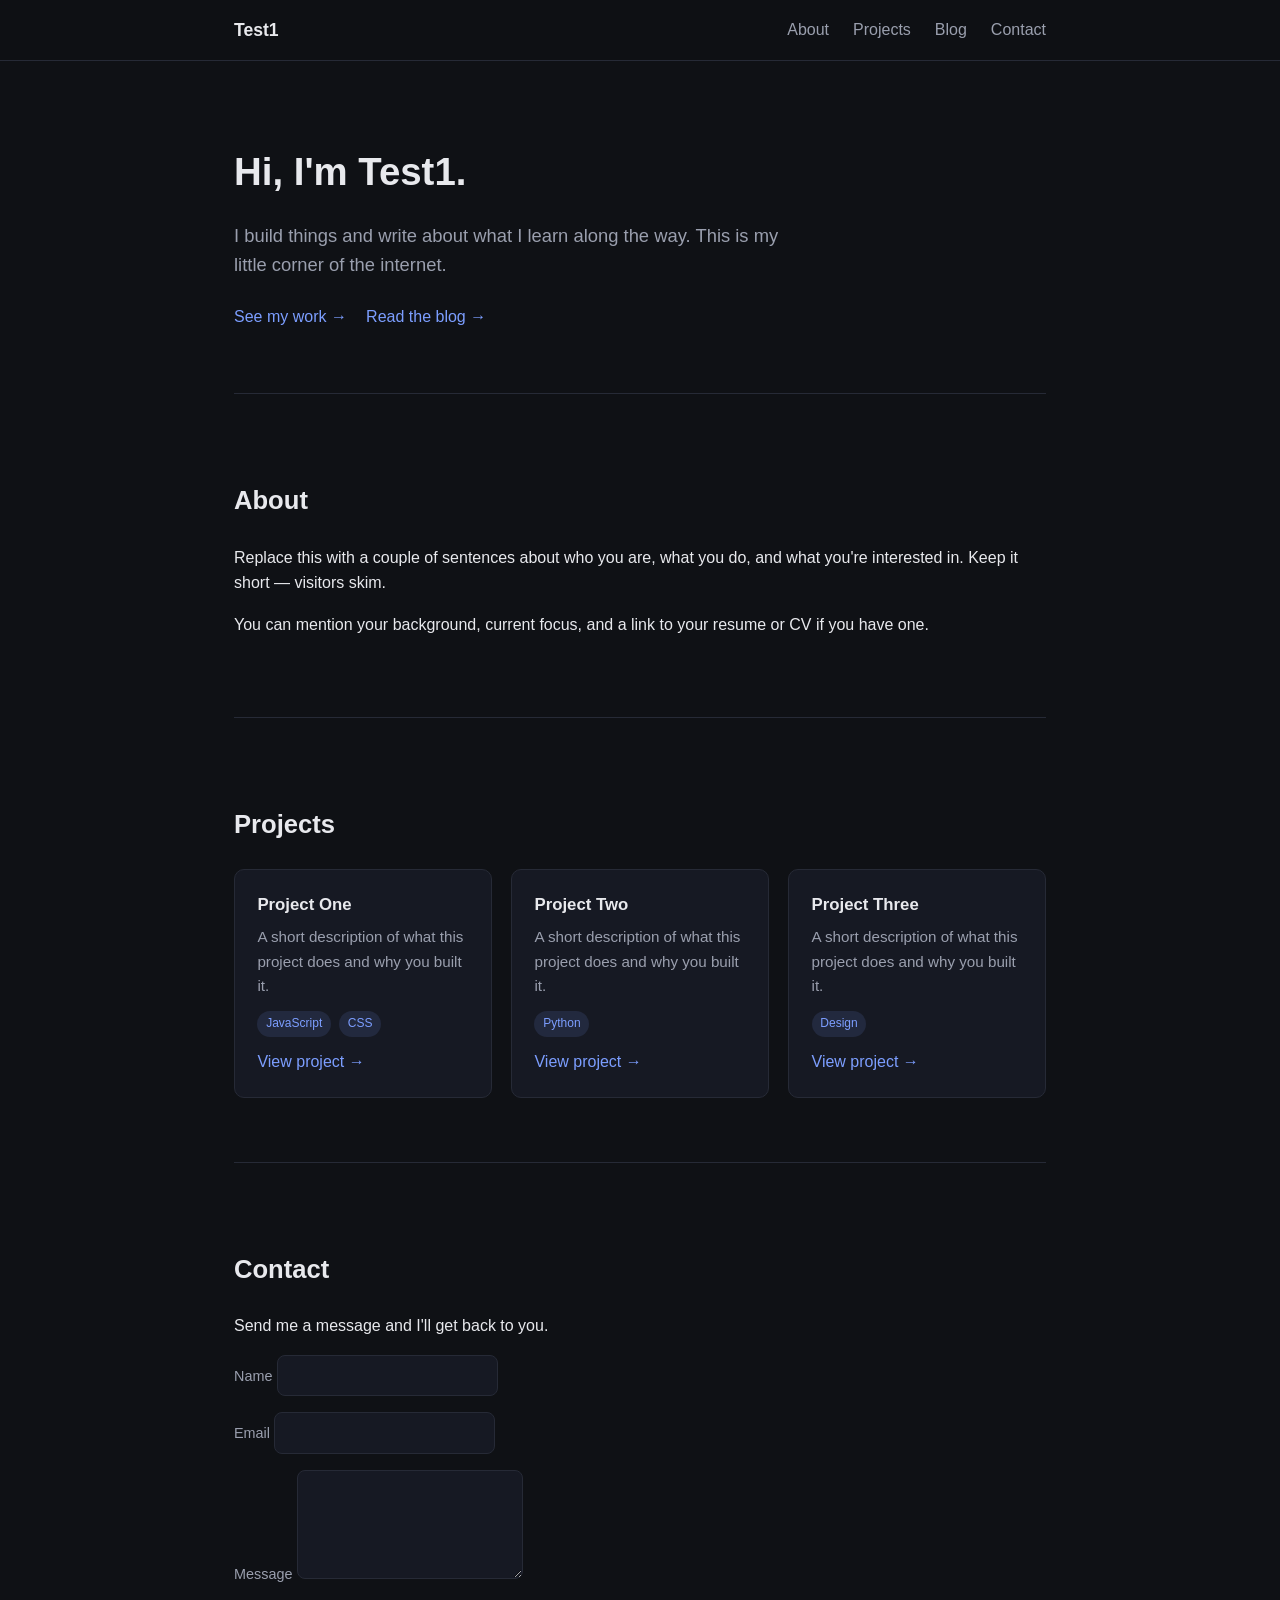
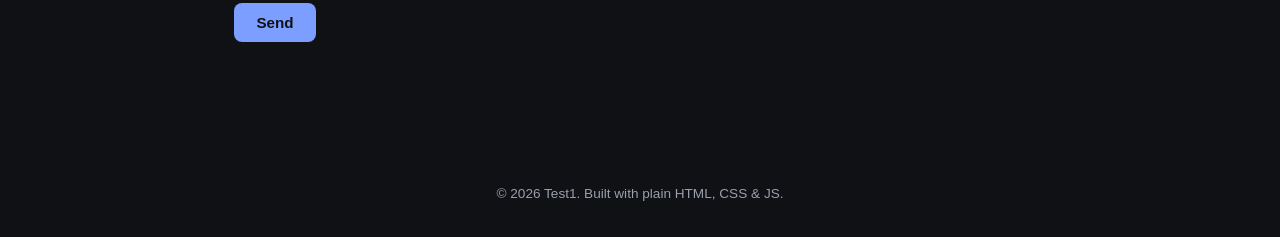
==== index.html @ a1d989a9 "Initial commit: portfolio + blog site" ====
<!DOCTYPE html>
<html lang="en">
<head>
<meta charset="UTF-8">
<meta name="viewport" content="width=device-width, initial-scale=1.0">
<title>Test1</title>
<link rel="stylesheet" href="style.css">
</head>
<body>

<header>
  <nav>
    <a class="brand" href="#top">Test1</a>
    <ul>
      <li><a href="#about">About</a></li>
      <li><a href="#projects">Projects</a></li>
      <li><a href="blog.html">Blog</a></li>
      <li><a href="#contact">Contact</a></li>
    </ul>
  </nav>
</header>

<main id="top">

  <section class="hero">
    <h1>Hi, I'm Test1.</h1>
    <p>I build things and write about what I learn along the way. This is my little corner of the internet.</p>
    <div class="links">
      <a href="#projects">See my work &rarr;</a>
      <a href="blog.html">Read the blog &rarr;</a>
    </div>
  </section>

  <section id="about">
    <h2>About</h2>
    <p>
      Replace this with a couple of sentences about who you are, what you do, and
      what you're interested in. Keep it short — visitors skim.
    </p>
    <p>
      You can mention your background, current focus, and a link to your resume
      or CV if you have one.
    </p>
  </section>

  <section id="projects">
    <h2>Projects</h2>
    <div class="card-grid">
      <div class="card">
        <h3>Project One</h3>
        <p>A short description of what this project does and why you built it.</p>
        <div class="tags">
          <span class="tag">JavaScript</span>
          <span class="tag">CSS</span>
        </div>
        <a href="#">View project &rarr;</a>
      </div>
      <div class="card">
        <h3>Project Two</h3>
        <p>A short description of what this project does and why you built it.</p>
        <div class="tags">
          <span class="tag">Python</span>
        </div>
        <a href="#">View project &rarr;</a>
      </div>
      <div class="card">
        <h3>Project Three</h3>
        <p>A short description of what this project does and why you built it.</p>
        <div class="tags">
          <span class="tag">Design</span>
        </div>
        <a href="#">View project &rarr;</a>
      </div>
    </div>
  </section>

  <section id="contact">
    <h2>Contact</h2>
    <p>Send me a message and I'll get back to you.</p>
    <form id="contact-form">
      <div>
        <label for="name">Name</label>
        <input type="text" id="name" name="name" required>
      </div>
      <div>
        <label for="email">Email</label>
        <input type="email" id="email" name="email" required>
      </div>
      <div>
        <label for="message">Message</label>
        <textarea id="message" name="message" rows="5" required></textarea>
      </div>
      <button type="submit">Send</button>
      <p id="form-status"></p>
    </form>
  </section>

</main>

<footer>
  &copy; 2026 Test1. Built with plain HTML, CSS &amp; JS.
</footer>

<script src="script.js"></script>
</body>
</html>
---- style.css ----
:root {
  --bg: #0f1115;
  --bg-alt: #161923;
  --text: #e8e9ed;
  --text-dim: #9a9fae;
  --accent: #7c9eff;
  --border: #262a36;
  --max-width: 860px;
}

* { box-sizing: border-box; }

html { scroll-behavior: smooth; }

body {
  margin: 0;
  background: var(--bg);
  color: var(--text);
  font-family: -apple-system, BlinkMacSystemFont, "Segoe UI", Roboto, Helvetica, Arial, sans-serif;
  line-height: 1.6;
}

a { color: var(--accent); text-decoration: none; }
a:hover { text-decoration: underline; }

header {
  position: sticky;
  top: 0;
  z-index: 10;
  background: rgba(15, 17, 21, 0.9);
  backdrop-filter: blur(8px);
  border-bottom: 1px solid var(--border);
}

nav {
  max-width: var(--max-width);
  margin: 0 auto;
  display: flex;
  align-items: center;
  justify-content: space-between;
  padding: 1rem 1.5rem;
}

nav .brand {
  font-weight: 700;
  font-size: 1.1rem;
  color: var(--text);
}

nav ul {
  list-style: none;
  display: flex;
  gap: 1.5rem;
  margin: 0;
  padding: 0;
}

nav a {
  color: var(--text-dim);
  font-weight: 500;
}

nav a:hover { color: var(--text); text-decoration: none; }

main {
  max-width: var(--max-width);
  margin: 0 auto;
  padding: 0 1.5rem;
}

section {
  padding: 4rem 0;
  border-bottom: 1px solid var(--border);
}

section:last-of-type { border-bottom: none; }

.hero {
  padding: 5rem 0 4rem;
  text-align: left;
}

.hero h1 {
  font-size: 2.4rem;
  margin: 0 0 0.5rem;
}

.hero p {
  color: var(--text-dim);
  font-size: 1.15rem;
  max-width: 560px;
}

.hero .links {
  margin-top: 1.5rem;
  display: flex;
  gap: 1.2rem;
}

h2 {
  font-size: 1.6rem;
  margin-bottom: 1.5rem;
}

.card-grid {
  display: grid;
  grid-template-columns: repeat(auto-fit, minmax(240px, 1fr));
  gap: 1.2rem;
}

.card {
  background: var(--bg-alt);
  border: 1px solid var(--border);
  border-radius: 10px;
  padding: 1.4rem;
}

.card h3 {
  margin: 0 0 0.4rem;
  font-size: 1.05rem;
}

.card p {
  color: var(--text-dim);
  font-size: 0.95rem;
  margin: 0 0 0.8rem;
}

.card .tags {
  display: flex;
  gap: 0.5rem;
  flex-wrap: wrap;
  margin-bottom: 0.8rem;
}

.tag {
  font-size: 0.75rem;
  color: var(--accent);
  background: rgba(124, 158, 255, 0.12);
  padding: 0.2rem 0.55rem;
  border-radius: 999px;
}

.post-list {
  display: flex;
  flex-direction: column;
  gap: 1.2rem;
}

.post-item {
  padding-bottom: 1.2rem;
  border-bottom: 1px solid var(--border);
}

.post-item:last-child { border-bottom: none; }

.post-item .date {
  color: var(--text-dim);
  font-size: 0.85rem;
}

.post-item h3 {
  margin: 0.2rem 0 0.3rem;
  font-size: 1.15rem;
}

form {
  display: flex;
  flex-direction: column;
  gap: 1rem;
  max-width: 480px;
}

label {
  font-size: 0.9rem;
  color: var(--text-dim);
}

input, textarea {
  background: var(--bg-alt);
  border: 1px solid var(--border);
  border-radius: 8px;
  padding: 0.7rem 0.9rem;
  color: var(--text);
  font-family: inherit;
  font-size: 0.95rem;
}

input:focus, textarea:focus {
  outline: none;
  border-color: var(--accent);
}

button {
  align-self: flex-start;
  background: var(--accent);
  color: #0f1115;
  border: none;
  border-radius: 8px;
  padding: 0.7rem 1.4rem;
  font-weight: 600;
  font-size: 0.95rem;
  cursor: pointer;
}

button:hover { opacity: 0.9; }

#form-status {
  font-size: 0.9rem;
  color: var(--text-dim);
}

footer {
  text-align: center;
  padding: 2rem 1.5rem;
  color: var(--text-dim);
  font-size: 0.85rem;
}

.back-link {
  display: inline-block;
  margin-bottom: 1.5rem;
  color: var(--text-dim);
}

article.post h1 {
  font-size: 2rem;
  margin-bottom: 0.3rem;
}

article.post .date {
  color: var(--text-dim);
  font-size: 0.9rem;
  margin-bottom: 2rem;
  display: block;
}

article.post p {
  margin-bottom: 1.2rem;
}
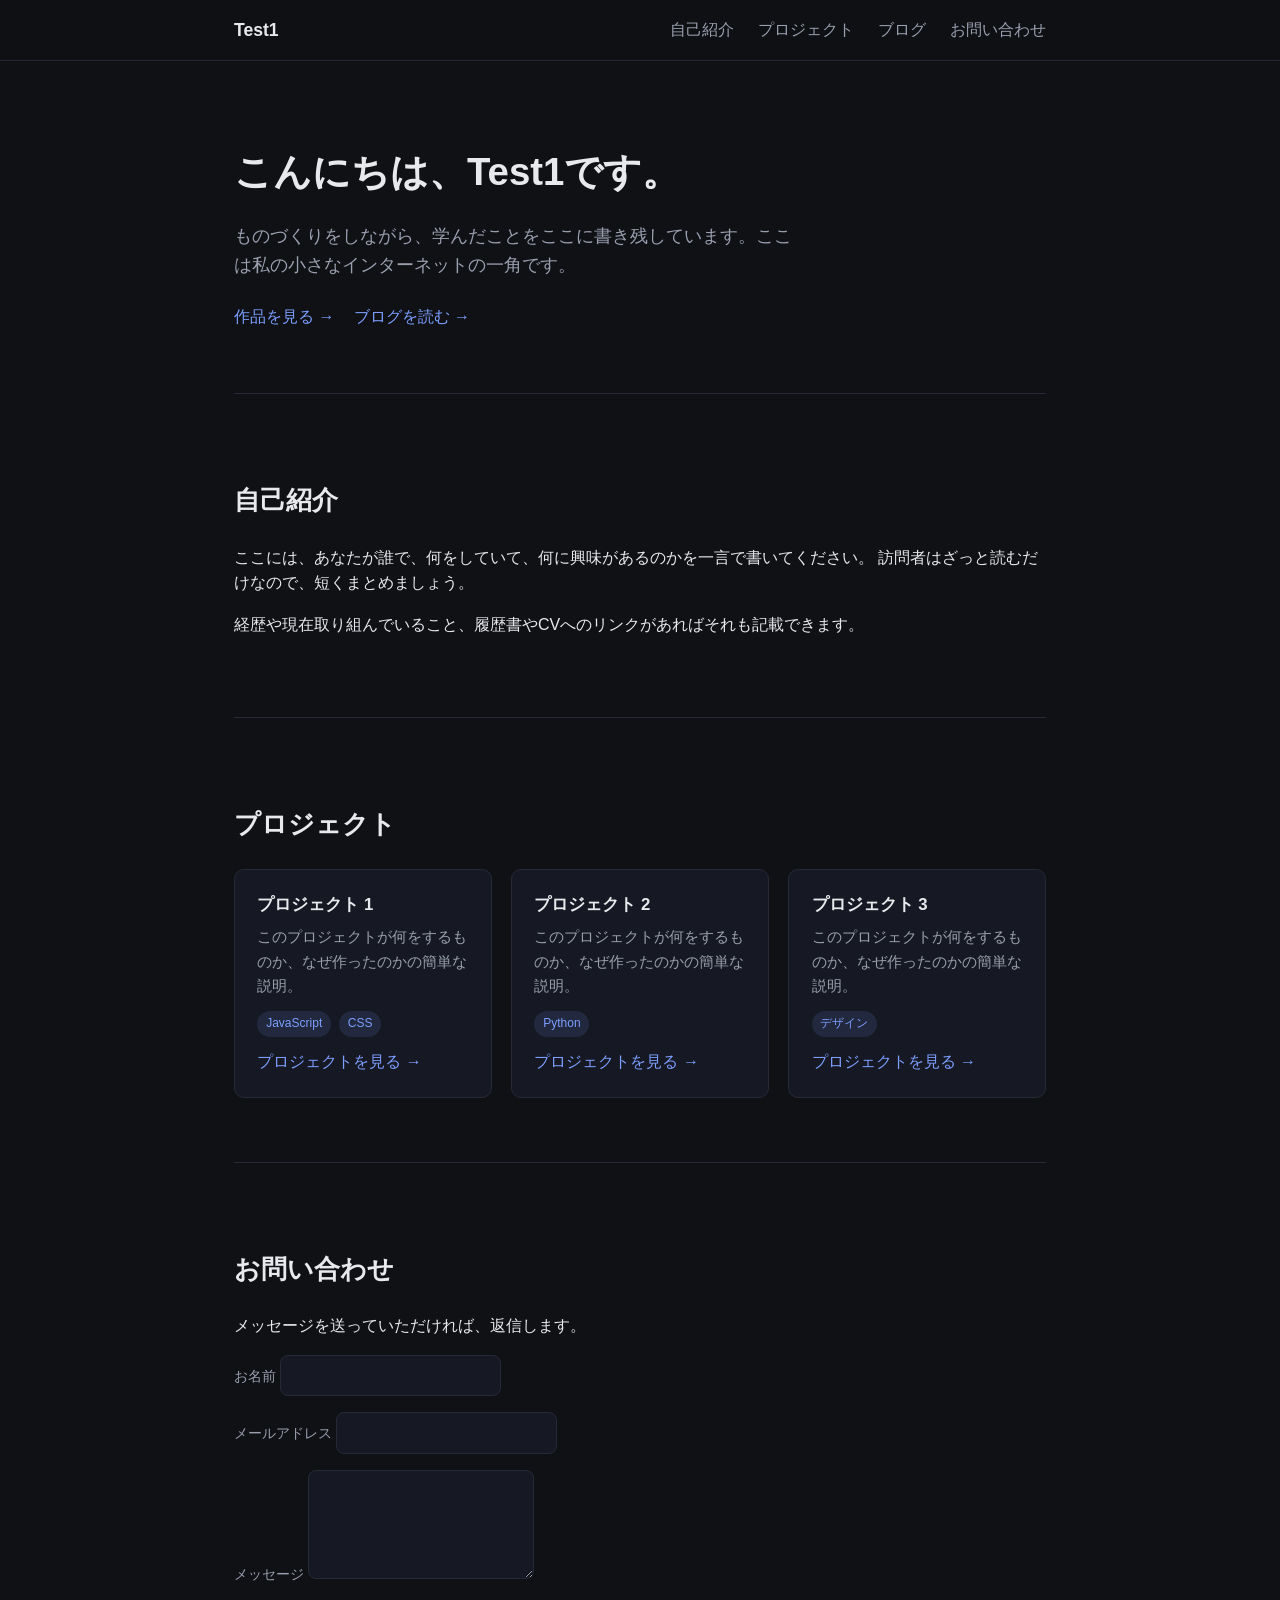
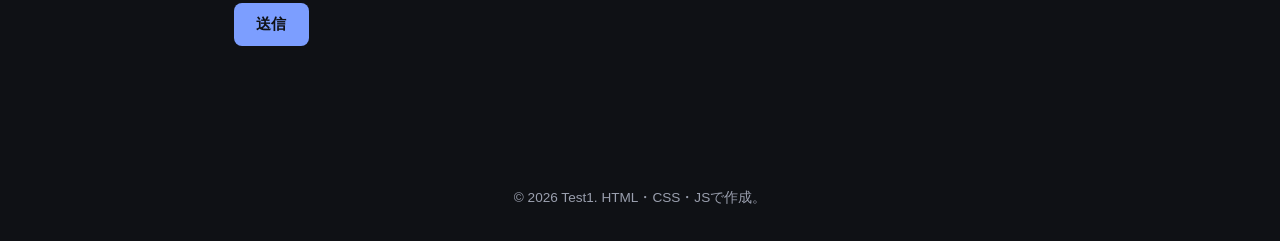
==== commit 0b96fa74: "Translate site content to Japanese" ====
--- a/index.html
+++ b/index.html
@@ -1,5 +1,5 @@
 <!DOCTYPE html>
-<html lang="en">
+<html lang="ja">
 <head>
 <meta charset="UTF-8">
 <meta name="viewport" content="width=device-width, initial-scale=1.0">
@@ -12,10 +12,10 @@
   <nav>
     <a class="brand" href="#top">Test1</a>
     <ul>
-      <li><a href="#about">About</a></li>
-      <li><a href="#projects">Projects</a></li>
-      <li><a href="blog.html">Blog</a></li>
-      <li><a href="#contact">Contact</a></li>
+      <li><a href="#about">自己紹介</a></li>
+      <li><a href="#projects">プロジェクト</a></li>
+      <li><a href="blog.html">ブログ</a></li>
+      <li><a href="#contact">お問い合わせ</a></li>
     </ul>
   </nav>
 </header>
@@ -23,74 +23,73 @@
 <main id="top">
 
   <section class="hero">
-    <h1>Hi, I'm Test1.</h1>
-    <p>I build things and write about what I learn along the way. This is my little corner of the internet.</p>
+    <h1>こんにちは、Test1です。</h1>
+    <p>ものづくりをしながら、学んだことをここに書き残しています。ここは私の小さなインターネットの一角です。</p>
     <div class="links">
-      <a href="#projects">See my work &rarr;</a>
-      <a href="blog.html">Read the blog &rarr;</a>
+      <a href="#projects">作品を見る &rarr;</a>
+      <a href="blog.html">ブログを読む &rarr;</a>
     </div>
   </section>
 
   <section id="about">
-    <h2>About</h2>
+    <h2>自己紹介</h2>
     <p>
-      Replace this with a couple of sentences about who you are, what you do, and
-      what you're interested in. Keep it short — visitors skim.
+      ここには、あなたが誰で、何をしていて、何に興味があるのかを一言で書いてください。
+      訪問者はざっと読むだけなので、短くまとめましょう。
     </p>
     <p>
-      You can mention your background, current focus, and a link to your resume
-      or CV if you have one.
+      経歴や現在取り組んでいること、履歴書やCVへのリンクがあればそれも記載できます。
     </p>
   </section>
 
   <section id="projects">
-    <h2>Projects</h2>
+    <h2>プロジェクト</h2>
     <div class="card-grid">
       <div class="card">
-        <h3>Project One</h3>
-        <p>A short description of what this project does and why you built it.</p>
+        <h3>プロジェクト 1</h3>
+        <p>このプロジェクトが何をするものか、なぜ作ったのかの簡単な説明。</p>
         <div class="tags">
           <span class="tag">JavaScript</span>
           <span class="tag">CSS</span>
         </div>
-        <a href="#">View project &rarr;</a>
+        <a href="#">プロジェクトを見る &rarr;</a>
       </div>
       <div class="card">
-        <h3>Project Two</h3>
-        <p>A short description of what this project does and why you built it.</p>
+        <h3>プロジェクト 2</h3>
+        <p>このプロジェクトが何をするものか、なぜ作ったのかの簡単な説明。</p>
         <div class="tags">
           <span class="tag">Python</span>
         </div>
-        <a href="#">View project &rarr;</a>
+        <a href="#">プロジェクトを見る &rarr;</a>
       </div>
       <div class="card">
-        <h3>Project Three</h3>
-        <p>A short description of what this project does and why you built it.</p>
+        <h3>プロジェクト 3</h3>
+        <p>このプロジェクトが何をするものか、なぜ作ったのかの簡単な説明。</p>
         <div class="tags">
-          <span class="tag">Design</span>
+          <span class="tag">デザイン</span>
         </div>
-        <a href="#">View project &rarr;</a>
+        <a href="#">プロジェクトを見る &rarr;</a>
       </div>
     </div>
   </section>
 
   <section id="contact">
-    <h2>Contact</h2>
-    <p>Send me a message and I'll get back to you.</p>
+    <h2>お問い合わせ</h2>
+    <p>メッセージを送っていただければ、返信します。</p>
     <form id="contact-form">
       <div>
-        <label for="name">Name</label>
+        <label for="name">お名前</label>
         <input type="text" id="name" name="name" required>
       </div>
       <div>
-        <label for="email">Email</label>
+        <label for="email">メールアドレス</label>
         <input type="email" id="email" name="email" required>
       </div>
       <div>
-        <label for="message">Message</label>
+        <label for="message">メッセージ</label>
         <textarea id="message" name="message" rows="5" required></textarea>
       </div>
-      <button type="submit">Send</button>
+      <button type="submit">送信</button>
       <p id="form-status"></p>
     </form>
   </section>
@@ -98,7 +97,7 @@
 </main>
 
 <footer>
-  &copy; 2026 Test1. Built with plain HTML, CSS &amp; JS.
+  &copy; 2026 Test1. HTML・CSS・JSで作成。
 </footer>
 
 <script src="script.js"></script>
--- a/style.css
+++ b/style.css
@@ -238,3 +238,23 @@
 article.post p {
   margin-bottom: 1.2rem;
 }
+
+article.post img {
+  max-width: 100%;
+  height: auto;
+  border-radius: 10px;
+  border: 1px solid var(--border);
+  display: block;
+  margin: 1.5rem 0;
+}
+
+article.post figure {
+  margin: 1.5rem 0;
+}
+
+article.post figcaption {
+  color: var(--text-dim);
+  font-size: 0.85rem;
+  margin-top: 0.5rem;
+  text-align: center;
+}
